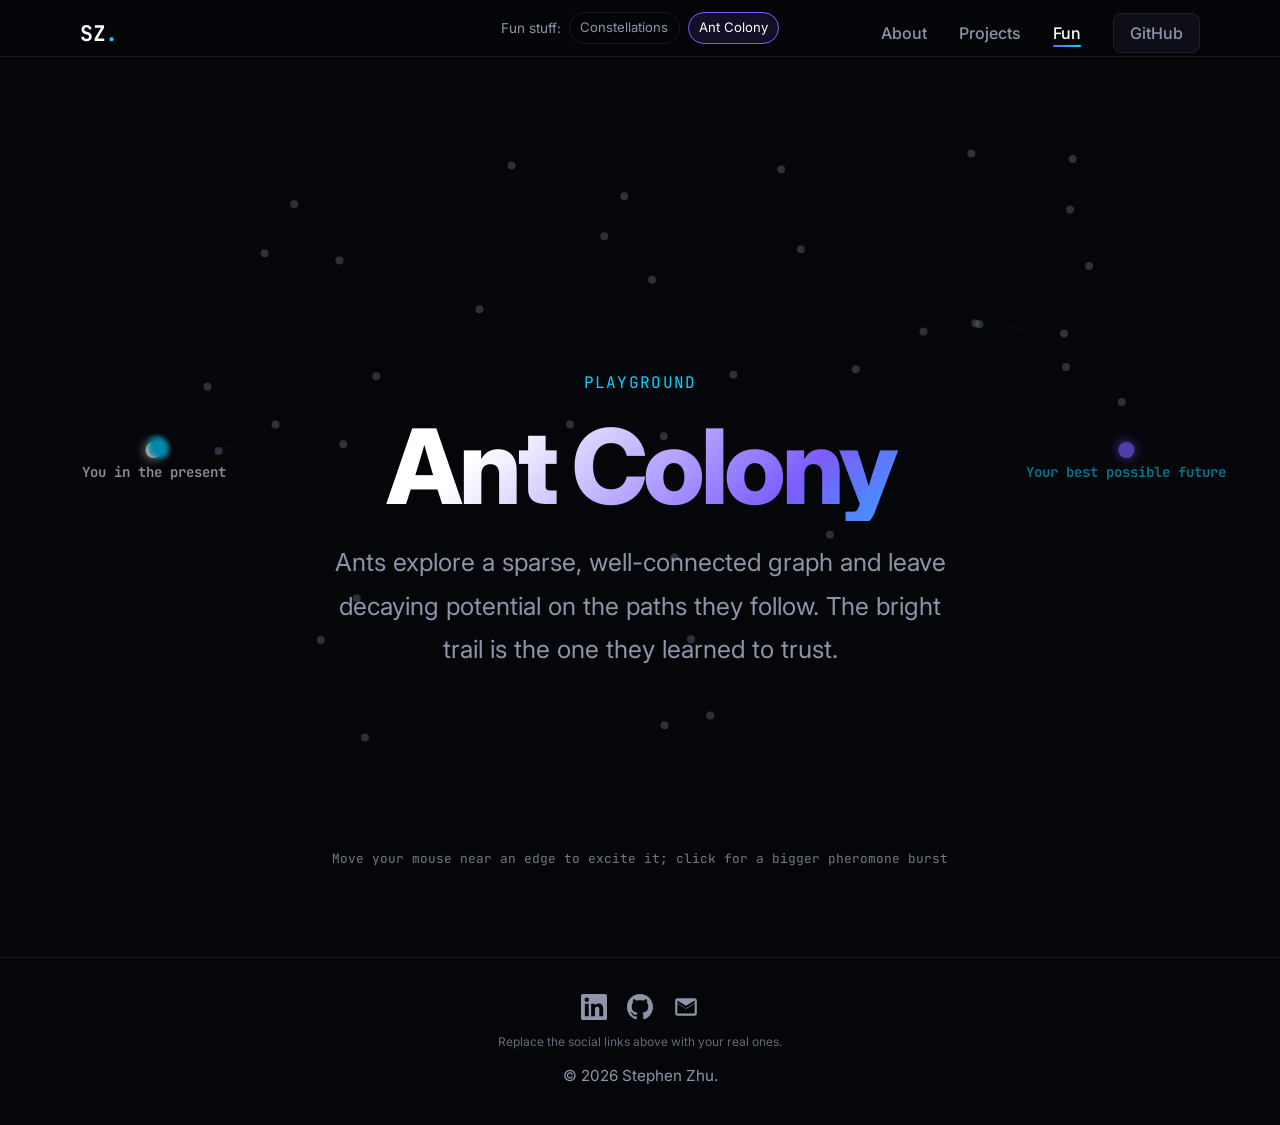
==== fun-ants.html @ 796fe693 "Finalize constellation theme, add VLA hero and fun demos" ====
<!DOCTYPE html>
<html lang="en">
<head>
  <meta charset="UTF-8" />
  <meta name="viewport" content="width=device-width, initial-scale=1.0" />
  <meta name="description" content="Ant colony on an expander graph — Stephen Zhu's playground." />
  <title>Ant Colony — Fun</title>
  <link rel="preconnect" href="https://fonts.googleapis.com" />
  <link rel="preconnect" href="https://fonts.gstatic.com" crossorigin />
  <link href="https://fonts.googleapis.com/css2?family=Inter:wght@300;400;500;600;700;800&family=JetBrains+Mono:wght@400;500&display=swap" rel="stylesheet" />
  <link rel="stylesheet" href="css/styles.css" />
  <link rel="stylesheet" href="css/theme.css" />
</head>
<body class="theme-constellations">
  <canvas id="demo-canvas" class="demo-canvas" aria-hidden="true"></canvas>

  <header class="site-header" id="top">
    <nav class="nav container">
      <a class="nav__logo" href="index.html#top">SZ</a>
      <button class="nav__toggle" aria-label="Toggle menu" aria-expanded="false">
        <span></span><span></span><span></span>
      </button>
      <ul class="nav__links">
        <li><a href="index.html#about">About</a></li>
        <li><a href="index.html#projects">Projects</a></li>
        <li><a class="is-active" href="fun.html">Fun</a></li>
        <li><a class="nav__cta" href="https://github.com/Ezimakyu" target="_blank" rel="noopener">GitHub</a></li>
      </ul>
    </nav>
  </header>

  <div class="fun-banner">
    <div class="container">
      <p>Fun stuff:
        <a href="fun-constellations.html">Constellations</a>
        <a href="fun-ants.html" class="is-active">Ant Colony</a>
      </p>
    </div>
  </div>

  <main>
    <section class="demo-section" id="demo">
      <div class="container demo-section__content">
        <p class="hero__eyebrow">Playground</p>
        <h1 class="hero__title">Ant Colony</h1>
        <p class="hero__subtitle">
          Ants explore a sparse, well-connected graph and leave decaying potential on the paths they follow.
          The bright trail is the one they learned to trust.
        </p>
      </div>
      <p class="demo-hint">Move your mouse near an edge to excite it; click for a bigger pheromone burst</p>
    </section>
  </main>

  <footer class="site-footer">
    <div class="container">
      <div class="social" aria-label="Social links">
        <a href="https://www.linkedin.com/in/yourusername" target="_blank" rel="noopener" aria-label="LinkedIn">
          <svg viewBox="0 0 24 24" aria-hidden="true"><path d="M20.447 20.452h-3.554v-5.569c0-1.328-.027-3.037-1.852-3.037-1.853 0-2.136 1.445-2.136 2.939v5.667H9.351V9h3.414v1.561h.046c.477-.9 1.637-1.85 3.37-1.85 3.598 0 4.261 2.368 4.261 5.455v6.286zM5.337 7.433a2.062 2.062 0 01-2.063-2.065 2.064 2.064 0 112.063 2.065zm1.782 13.019H3.555V9h3.564v11.452zM22.225 0H1.771C.792 0 0 .774 0 1.729v20.542C0 23.227.792 24 1.771 24h20.451C23.2 24 24 23.227 24 22.271V1.729C24 .774 23.2 0 22.222 0h.003z"/></svg>
        </a>
        <a href="https://github.com/yourusername" target="_blank" rel="noopener" aria-label="GitHub">
          <svg viewBox="0 0 24 24" aria-hidden="true"><path d="M12 0C5.374 0 0 5.373 0 12c0 5.302 3.438 9.8 8.207 11.387.599.111.793-.261.793-.577v-2.234c-3.338.726-4.033-1.416-4.033-1.416-.546-1.387-1.333-1.756-1.333-1.756-1.089-.745.083-.729.083-.729 1.205.084 1.839 1.237 1.839 1.237 1.07 1.834 2.807 1.304 3.492.997.107-.775.418-1.305.762-1.604-2.665-.305-5.467-1.334-5.467-5.931 0-1.311.469-2.381 1.236-3.221-.124-.303-.535-1.524.117-3.176 0 0 1.008-.322 3.301 1.23.957-.266 1.983-.399 3.003-.404 1.02.005 2.047.138 3.006.404 2.291-1.552 3.297-1.23 3.297-1.23.653 1.653.242 2.874.118 3.176.77.84 1.235 1.911 1.235 3.221 0 4.609-2.807 5.624-5.479 5.921.43.372.823 1.102.823 2.222v3.293c0 .319.192.694.801.576C20.565 21.795 24 17.298 24 12c0-6.627-5.373-12-12-12z"/></svg>
        </a>
        <a href="mailto:your.email@example.com" aria-label="Email">
          <svg viewBox="0 0 24 24" aria-hidden="true"><path d="M20 4H4c-1.1 0-2 .9-2 2v12c0 1.1.9 2 2 2h16c1.1 0 2-.9 2-2V6c0-1.1-.9-2-2-2zm0 4.236l-8 4.882-8-4.882V6l8 4.882L20 6v2.236zM4 18V8.7l7.672 4.68a1 1 0 001.04 0L20 8.7V18H4z"/></svg>
        </a>
      </div>
      <p class="footer__note">Replace the social links above with your real ones.</p>
      <p>&copy; <span id="year"></span> Stephen Zhu.</p>
    </div>
  </footer>

  <script src="js/main.js" type="module"></script>
  <script src="js/fun-ants.js" defer></script>
</body>
</html>
---- css/styles.css ----
/* ============================================
   Personal portfolio styles
   ============================================ */

:root {
  --bg: #08090f;
  --surface: #11131d;
  --surface-2: #191c2b;
  --surface-3: #23263a;
  --text: #f0f2ff;
  --heading: #ffffff;
  --muted: #9aa3b8;
  --border: rgba(255, 255, 255, 0.08);
  --accent: #7c5cff;
  --accent-2: #00d4ff;
  --accent-glow: rgba(124, 92, 255, 0.35);
  --success: #34d399;
  --warning: #fbbf24;
  --danger: #f87171;
  --radius-sm: 8px;
  --radius-md: 14px;
  --radius-lg: 22px;
  --shadow: 0 20px 60px rgba(0, 0, 0, 0.35);
  --transition: 0.25s cubic-bezier(0.2, 0.8, 0.2, 1);
  --max-width: 1120px;
}

* {
  box-sizing: border-box;
  margin: 0;
  padding: 0;
}

html {
  scroll-behavior: smooth;
}

body {
  font-family: 'Inter', system-ui, -apple-system, BlinkMacSystemFont, 'Segoe UI', sans-serif;
  background: var(--bg);
  color: var(--text);
  font-size: 1.05rem;
  line-height: 1.65;
  overflow-x: hidden;
  -webkit-font-smoothing: antialiased;
}

a {
  color: inherit;
  text-decoration: none;
}

img {
  max-width: 100%;
  display: block;
}

.container {
  width: min(92%, var(--max-width));
  margin: 0 auto;
}

/* ============================================
   Animated canvas background (hero only)
   ============================================ */
.hero-canvas {
  position: fixed;
  inset: 0;
  width: 100%;
  height: 100%;
  z-index: -1;
  pointer-events: none;
  opacity: 0.55;
}

/* ============================================
   Navigation
   ============================================ */
.site-header {
  position: fixed;
  top: 0;
  left: 0;
  right: 0;
  z-index: 100;
  padding: 1rem 0;
  transition: background var(--transition), backdrop-filter var(--transition), box-shadow var(--transition);
}

.site-header.is-scrolled {
  background: rgba(8, 9, 15, 0.75);
  backdrop-filter: blur(14px);
  border-bottom: 1px solid var(--border);
}

.nav {
  display: flex;
  align-items: center;
  justify-content: space-between;
}

.nav__logo {
  font-family: 'JetBrains Mono', monospace;
  font-weight: 700;
  font-size: 1.35rem;
  color: var(--heading);
  letter-spacing: -0.02em;
}

.nav__logo::after {
  content: '.';
  color: var(--accent-2);
}

.nav__links {
  display: flex;
  align-items: center;
  gap: 2rem;
  list-style: none;
}

.nav__links a {
  font-size: 1rem;
  font-weight: 500;
  color: var(--muted);
  transition: color var(--transition);
  position: relative;
}

.nav__links a::after {
  content: '';
  position: absolute;
  left: 0;
  bottom: -4px;
  width: 0;
  height: 2px;
  background: linear-gradient(90deg, var(--accent), var(--accent-2));
  transition: width var(--transition);
  border-radius: 2px;
}

.nav__links a:hover {
  color: var(--heading);
}

.nav__links a:hover::after {
  width: 100%;
}

.nav__cta {
  padding: 0.55rem 1rem;
  border: 1px solid var(--border);
  border-radius: var(--radius-sm);
  background: var(--surface);
  transition: background var(--transition), border-color var(--transition), color var(--transition);
}

.nav__cta:hover {
  background: var(--surface-2);
  border-color: var(--accent);
  color: var(--heading);
}

.nav__toggle {
  display: none;
  background: none;
  border: none;
  cursor: pointer;
  width: 28px;
  height: 20px;
  position: relative;
}

.nav__toggle span {
  display: block;
  position: absolute;
  left: 0;
  width: 100%;
  height: 2px;
  background: var(--heading);
  border-radius: 2px;
  transition: transform var(--transition), opacity var(--transition);
}

.nav__toggle span:nth-child(1) { top: 0; }
.nav__toggle span:nth-child(2) { top: 50%; transform: translateY(-50%); }
.nav__toggle span:nth-child(3) { bottom: 0; }

.nav__toggle[aria-expanded="true"] span:nth-child(1) {
  top: 50%;
  transform: translateY(-50%) rotate(45deg);
}

.nav__toggle[aria-expanded="true"] span:nth-child(2) {
  opacity: 0;
}

.nav__toggle[aria-expanded="true"] span:nth-child(3) {
  bottom: 50%;
  transform: translateY(50%) rotate(-45deg);
}

/* ============================================
   Hero
   ============================================ */
.hero {
  min-height: 100vh;
  display: flex;
  align-items: center;
  justify-content: center;
  position: relative;
  padding: 8rem 0 4rem;
  text-align: center;
}

.hero__content {
  max-width: 760px;
}

.hero__eyebrow {
  font-family: 'JetBrains Mono', monospace;
  font-size: 1rem;
  color: var(--accent-2);
  margin-bottom: 1rem;
  letter-spacing: 0.08em;
  text-transform: uppercase;
}

.hero__title {
  font-size: clamp(3rem, 9vw, 6.5rem);
  font-weight: 800;
  line-height: 1.05;
  letter-spacing: -0.04em;
  color: var(--heading);
  margin-bottom: 1.25rem;
  background: linear-gradient(135deg, var(--heading) 30%, var(--accent) 70%, var(--accent-2));
  -webkit-background-clip: text;
  -webkit-text-fill-color: transparent;
  background-clip: text;
}

.hero__subtitle {
  font-size: clamp(1.15rem, 2.4vw, 1.55rem);
  color: var(--muted);
  max-width: 640px;
  margin: 0 auto 2.25rem;
  line-height: 1.75;
}

.hero__actions {
  display: flex;
  flex-wrap: wrap;
  gap: 1rem;
  justify-content: center;
}

.btn {
  display: inline-flex;
  align-items: center;
  justify-content: center;
  gap: 0.5rem;
  padding: 0.9rem 1.7rem;
  font-size: 1rem;
  font-weight: 600;
  border-radius: var(--radius-sm);
  border: 1px solid transparent;
  transition: transform var(--transition), box-shadow var(--transition), background var(--transition), border-color var(--transition);
  cursor: pointer;
}

.btn:hover {
  transform: translateY(-2px);
}

.btn--primary {
  background: linear-gradient(135deg, var(--accent), #5b3fd9);
  color: #fff;
  box-shadow: 0 8px 28px var(--accent-glow);
}

.btn--primary:hover {
  box-shadow: 0 12px 38px var(--accent-glow);
}

.btn--ghost {
  background: var(--surface);
  color: var(--heading);
  border-color: var(--border);
}

.btn--ghost:hover {
  background: var(--surface-2);
  border-color: var(--accent);
}

.hero__scroll {
  position: absolute;
  bottom: 2.5rem;
  left: 50%;
  transform: translateX(-50%);
  width: 26px;
  height: 42px;
  border: 2px solid var(--border);
  border-radius: 14px;
  display: flex;
  justify-content: center;
  padding-top: 8px;
  transition: border-color var(--transition);
}

.hero__scroll:hover {
  border-color: var(--accent);
}

.hero__scroll span {
  width: 4px;
  height: 8px;
  background: var(--heading);
  border-radius: 2px;
  animation: scroll-bounce 1.6s ease-in-out infinite;
}

@keyframes scroll-bounce {
  0%, 100% { transform: translateY(0); opacity: 1; }
  50% { transform: translateY(8px); opacity: 0.4; }
}

/* ============================================
   Sections
   ============================================ */
.section {
  padding: 7rem 0;
}

.section__header {
  margin-bottom: 3.5rem;
}

.section__header--center {
  text-align: center;
}

.section__eyebrow {
  display: block;
  font-family: 'JetBrains Mono', monospace;
  font-size: 0.95rem;
  color: var(--accent-2);
  text-transform: uppercase;
  letter-spacing: 0.1em;
  margin-bottom: 0.75rem;
}

.section__title {
  font-size: clamp(2.4rem, 5.5vw, 3.6rem);
  font-weight: 700;
  color: var(--heading);
  letter-spacing: -0.03em;
  line-height: 1.15;
}

.section__subtitle {
  color: var(--muted);
  max-width: 560px;
  margin: 1rem auto 0;
}

/* ============================================
   About
   ============================================ */
.about__grid {
  display: grid;
  grid-template-columns: 1.4fr 0.6fr;
  gap: 3rem;
  align-items: start;
}

.about__text p {
  color: var(--muted);
  font-size: 1.2rem;
  margin-bottom: 1.35rem;
  line-height: 1.8;
}

.about__text strong {
  color: var(--heading);
  font-weight: 600;
}

.about__tags {
  display: flex;
  flex-wrap: wrap;
  gap: 0.6rem;
  margin-top: 1.75rem;
}

.tag {
  display: inline-flex;
  align-items: center;
  padding: 0.35rem 0.8rem;
  font-size: 0.82rem;
  font-weight: 500;
  border-radius: 999px;
  border: 1px solid var(--border);
  color: var(--muted);
  background: var(--surface);
}

.tag--skill {
  color: var(--accent-2);
  border-color: rgba(0, 212, 255, 0.25);
  background: rgba(0, 212, 255, 0.07);
}

.about__card {
  background: var(--surface);
  border: 1px solid var(--border);
  border-radius: var(--radius-md);
  padding: 1.75rem;
  position: sticky;
  top: 6rem;
}

.about__card h3 {
  font-size: 1.15rem;
  color: var(--heading);
  margin-bottom: 1rem;
}

.about__list {
  list-style: none;
  color: var(--muted);
  font-size: 1.05rem;
  line-height: 1.95;
}

.about__list a {
  color: var(--accent-2);
  border-bottom: 1px solid transparent;
  transition: border-color var(--transition);
}

.about__list a:hover {
  border-color: var(--accent-2);
}

/* ============================================
   Projects
   ============================================ */
.projects__controls {
  display: flex;
  flex-wrap: wrap;
  align-items: center;
  justify-content: space-between;
  gap: 1rem;
  margin-bottom: 2.5rem;
}

.filter {
  display: inline-flex;
  flex-wrap: wrap;
  gap: 0.5rem;
  background: var(--surface);
  border: 1px solid var(--border);
  border-radius: var(--radius-sm);
  padding: 0.4rem;
}

.filter__btn {
  padding: 0.5rem 1rem;
  font-size: 0.95rem;
  font-weight: 500;
  color: var(--muted);
  background: transparent;
  border: none;
  border-radius: 6px;
  cursor: pointer;
  transition: color var(--transition), background var(--transition);
}

.filter__btn:hover {
  color: var(--heading);
}

.filter__btn.is-active {
  background: var(--surface-2);
  color: var(--heading);
}

.projects__note {
  font-size: 1rem;
  color: var(--muted);
}

.projects__grid {
  display: grid;
  grid-template-columns: repeat(3, 1fr);
  gap: 1.75rem;
}

/* Card base */
.project-card {
  display: flex;
  flex-direction: column;
  background: var(--surface);
  border: 1px solid var(--border);
  border-radius: var(--radius-md);
  overflow: hidden;
  transition: transform var(--transition), box-shadow var(--transition), border-color var(--transition);
  text-decoration: none;
  color: inherit;
}

.project-card:hover {
  transform: translateY(-6px) scale(1.01);
  border-color: rgba(124, 92, 255, 0.35);
  box-shadow: 0 24px 50px rgba(0, 0, 0, 0.35), 0 0 0 1px rgba(124, 92, 255, 0.1) inset;
}

.project-card__media {
  aspect-ratio: 16 / 10;
  background: linear-gradient(135deg, var(--surface-2), var(--surface-3));
  display: flex;
  align-items: center;
  justify-content: center;
  position: relative;
  overflow: hidden;
}

.project-card__media img,
.project-card__media video {
  width: 100%;
  height: 100%;
  object-fit: cover;
  transition: transform var(--transition);
}

.project-card:hover .project-card__media img,
.project-card:hover .project-card__media video {
  transform: scale(1.04);
}

.project-card__placeholder {
  color: var(--muted);
  font-size: 0.95rem;
  text-align: center;
  padding: 1rem;
}

.project-card__body {
  padding: 1.25rem 1.35rem 1.5rem;
  display: flex;
  flex-direction: column;
  flex: 1;
}

.project-card__top {
  display: flex;
  align-items: center;
  justify-content: space-between;
  margin-bottom: 0.75rem;
}

.project-card__status {
  font-size: 0.78rem;
  font-weight: 600;
  text-transform: uppercase;
  letter-spacing: 0.06em;
  padding: 0.3rem 0.65rem;
  border-radius: 999px;
}

.status--Completed { background: rgba(52, 211, 153, 0.12); color: var(--success); border: 1px solid rgba(52, 211, 153, 0.25); }
.status--In\ progress { background: rgba(251, 191, 36, 0.12); color: var(--warning); border: 1px solid rgba(251, 191, 36, 0.25); }
.status--Incomplete { background: rgba(248, 113, 113, 0.12); color: var(--danger); border: 1px solid rgba(248, 113, 113, 0.25); }

.project-card__year {
  font-family: 'JetBrains Mono', monospace;
  font-size: 0.85rem;
  color: var(--muted);
}

.project-card__title {
  font-size: 1.3rem;
  font-weight: 700;
  color: var(--heading);
  margin-bottom: 0.6rem;
  letter-spacing: -0.02em;
}

.project-card__summary {
  font-size: 1rem;
  color: var(--muted);
  line-height: 1.65;
  flex: 1;
}

.project-card__tags {
  display: flex;
  flex-wrap: wrap;
  gap: 0.4rem;
  margin-top: 1rem;
}

.project-card__tags .tag {
  font-size: 0.8rem;
}

/* ============================================
   Project detail page
   ============================================ */
.page-project .site-header {
  background: rgba(8, 9, 15, 0.85);
  backdrop-filter: blur(14px);
  border-bottom: 1px solid var(--border);
}

.project-detail {
  padding: 10rem 0 6rem;
}

.project-detail__back {
  display: inline-flex;
  align-items: center;
  color: var(--muted);
  font-size: 0.9rem;
  margin-bottom: 2rem;
  transition: color var(--transition);
}

.project-detail__back:hover {
  color: var(--heading);
}

.project-detail__header {
  margin-bottom: 2.5rem;
}

.project-detail__meta {
  display: flex;
  align-items: center;
  gap: 1rem;
  margin-bottom: 1rem;
}

.project-detail__status {
  font-size: 0.75rem;
  font-weight: 700;
  text-transform: uppercase;
  letter-spacing: 0.06em;
  padding: 0.3rem 0.7rem;
  border-radius: 999px;
}

.project-detail__year {
  font-family: 'JetBrains Mono', monospace;
  color: var(--muted);
  font-size: 0.9rem;
}

.project-detail__title {
  font-size: clamp(2.2rem, 5vw, 3.5rem);
  font-weight: 800;
  color: var(--heading);
  letter-spacing: -0.03em;
  line-height: 1.1;
  margin-bottom: 1rem;
}

.project-detail__tagline {
  font-size: clamp(1.25rem, 2.5vw, 1.55rem);
  color: var(--muted);
  max-width: 720px;
  line-height: 1.65;
}

.project-detail__media {
  width: 100%;
  aspect-ratio: 16 / 9;
  border-radius: var(--radius-lg);
  overflow: hidden;
  background: linear-gradient(135deg, var(--surface-2), var(--surface-3));
  border: 1px solid var(--border);
  margin-bottom: 3rem;
  display: flex;
  align-items: center;
  justify-content: center;
}

.project-detail__media img,
.project-detail__media video {
  width: 100%;
  height: 100%;
  object-fit: cover;
}

.project-detail__placeholder {
  color: var(--muted);
  font-size: 1rem;
  text-align: center;
  padding: 2rem;
}

.project-detail__body {
  max-width: 800px;
}

.project-detail__section {
  margin-bottom: 2.5rem;
}

.project-detail__section h2 {
  font-size: 1.55rem;
  color: var(--heading);
  margin-bottom: 1.15rem;
  font-weight: 700;
}

.project-detail__section p {
  color: var(--muted);
  font-size: 1.1rem;
  margin-bottom: 1.1rem;
  line-height: 1.8;
}

.project-detail__tech {
  display: flex;
  flex-wrap: wrap;
  gap: 0.6rem;
  list-style: none;
}

.project-detail__tech li {
  font-family: 'JetBrains Mono', monospace;
  font-size: 0.92rem;
  padding: 0.4rem 0.85rem;
  background: var(--surface);
  border: 1px solid var(--border);
  border-radius: 6px;
  color: var(--text);
}

.project-detail__actions {
  display: flex;
  flex-wrap: wrap;
  gap: 1rem;
  margin-top: 3rem;
  padding-top: 2rem;
  border-top: 1px solid var(--border);
}

/* ============================================
   Footer
   ============================================ */
.site-footer {
  border-top: 1px solid var(--border);
  padding: 2.25rem 0;
  text-align: center;
  color: var(--muted);
  font-size: 0.95rem;
}

.footer__note {
  font-size: 0.75rem;
  opacity: 0.7;
  margin-bottom: 0.75rem;
}

.social {
  display: inline-flex;
  align-items: center;
  justify-content: center;
  gap: 1.25rem;
  margin-bottom: 0.75rem;
}

.social a {
  display: inline-flex;
  color: var(--muted);
  transition: color var(--transition), transform var(--transition);
}

.social a:hover {
  color: var(--heading);
  transform: translateY(-2px);
}

.social svg {
  width: 26px;
  height: 26px;
  fill: currentColor;
}

/* ============================================
   Utilities & animations
   ============================================ */
.reveal {
  opacity: 0;
  transform: translateY(24px);
  transition: opacity 0.7s ease, transform 0.7s cubic-bezier(0.2, 0.8, 0.2, 1);
}

.reveal.is-visible {
  opacity: 1;
  transform: translateY(0);
}

/* Status helper classes for injected content */
.status--completed { background: rgba(52, 211, 153, 0.12); color: var(--success); border: 1px solid rgba(52, 211, 153, 0.25); }
.status--in-progress { background: rgba(251, 191, 36, 0.12); color: var(--warning); border: 1px solid rgba(251, 191, 36, 0.25); }
.status--incomplete { background: rgba(248, 113, 113, 0.12); color: var(--danger); border: 1px solid rgba(248, 113, 113, 0.25); }

/* ============================================
   Responsive
   ============================================ */
@media (max-width: 900px) {
  .projects__grid {
    grid-template-columns: repeat(2, 1fr);
  }
  .about__grid {
    grid-template-columns: 1fr;
  }
  .about__card {
    position: static;
  }
}

@media (max-width: 640px) {
  .nav__toggle {
    display: block;
  }
  .nav__links {
    position: fixed;
    top: 0;
    right: 0;
    height: 100vh;
    width: min(70%, 260px);
    flex-direction: column;
    align-items: flex-start;
    justify-content: flex-start;
    gap: 0;
    padding: 5rem 1.5rem 2rem;
    background: rgba(8, 9, 15, 0.96);
    backdrop-filter: blur(16px);
    border-left: 1px solid var(--border);
    transform: translateX(100%);
    transition: transform var(--transition);
  }
  .nav__links.is-open {
    transform: translateX(0);
  }
  .nav__links li {
    width: 100%;
    border-bottom: 1px solid var(--border);
  }
  .nav__links a {
    display: block;
    padding: 1rem 0;
    font-size: 1rem;
  }
  .nav__links a::after {
    display: none;
  }
  .projects__grid {
    grid-template-columns: 1fr;
  }
  .hero {
    padding: 7rem 0 3rem;
  }
  .projects__controls {
    flex-direction: column;
    align-items: flex-start;
  }
}
---- css/theme.css ----
/* =====================================================
   Constellation theme + fun-page extras
   ===================================================== */

/* ---------- Theme color palette ---------- */
.theme-constellations {
  --bg: #05060a;
  --surface: #0d0e18;
  --surface-2: #151725;
  --accent: #7c5cff;
  --accent-2: #00d4ff;
  --muted: #9094a8;
}

/* ---------- Full-page canvas background ---------- */
.theme-canvas,
.hero-canvas {
  position: fixed;
  inset: 0;
  width: 100%;
  height: 100%;
  z-index: -1;
  pointer-events: none;
  opacity: 0.55;
}

/* ---------- Hero entrance animation ---------- */
.hero__content > * {
  opacity: 0;
  transform: translateY(18px);
  animation: hero-in 0.9s cubic-bezier(0.2, 0.8, 0.2, 1) forwards;
}

.hero__eyebrow  { animation-delay: 0.1s; }
.hero__title    { animation-delay: 0.25s; }
.hero__subtitle { animation-delay: 0.4s; }
.hero__actions  { animation-delay: 0.55s; }

@keyframes hero-in {
  to {
    opacity: 1;
    transform: translateY(0);
  }
}

/* ---------- Constellation theme ---------- */
.theme-constellations .hero {
  background: radial-gradient(circle at 50% 40%, rgba(124, 92, 255, 0.08), transparent 55%),
              radial-gradient(circle at 80% 20%, rgba(0, 212, 255, 0.06), transparent 45%);
}

/* ---------- Active nav link ---------- */
.nav__links a.is-active {
  color: var(--heading);
}

.nav__links a.is-active::after {
  width: 100%;
}

/* ---------- Fun page navigation banner ---------- */
.fun-banner {
  padding: 0.75rem 0;
  text-align: center;
  font-size: 0.85rem;
  color: var(--muted);
  border-bottom: 1px solid var(--border);
  background: rgba(0, 0, 0, 0.15);
  position: relative;
  z-index: 10;
}

.fun-banner p {
  display: flex;
  flex-wrap: wrap;
  align-items: center;
  justify-content: center;
  gap: 0.5rem;
  margin: 0;
}

.fun-banner a {
  display: inline-flex;
  padding: 0.25rem 0.65rem;
  border-radius: 999px;
  border: 1px solid var(--border);
  color: var(--muted);
  font-size: 0.82rem;
  transition: color var(--transition), background var(--transition), border-color var(--transition);
}

.fun-banner a:hover,
.fun-banner a.is-active {
  color: var(--heading);
  background: var(--surface);
  border-color: var(--accent);
}

.fun-banner a.is-active {
  background: rgba(124, 92, 255, 0.12);
}

/* ---------- Fun hub cards ---------- */
.fun-hub {
  padding: 8rem 0 5rem;
  min-height: 70vh;
}

.fun-hub__title {
  text-align: center;
  margin-bottom: 3rem;
}

.fun-hub__grid {
  display: grid;
  grid-template-columns: repeat(auto-fit, minmax(280px, 1fr));
  gap: 1.75rem;
}

.fun-card {
  display: flex;
  flex-direction: column;
  background: var(--surface);
  border: 1px solid var(--border);
  border-radius: var(--radius-md);
  padding: 1.75rem;
  transition: transform var(--transition), border-color var(--transition), box-shadow var(--transition);
  color: inherit;
  text-decoration: none;
}

.fun-card:hover {
  transform: translateY(-5px);
  border-color: rgba(124, 92, 255, 0.35);
  box-shadow: 0 20px 50px rgba(0, 0, 0, 0.3);
}

.fun-card h3 {
  font-size: 1.3rem;
  color: var(--heading);
  margin-bottom: 0.5rem;
}

.fun-card p {
  color: var(--muted);
  font-size: 1rem;
  line-height: 1.6;
  flex: 1;
}

.fun-card__cta {
  margin-top: 1.25rem;
  font-weight: 600;
  color: var(--accent-2);
  font-size: 0.95rem;
}

/* ---------- Demo page ---------- */
.demo-canvas {
  position: fixed;
  inset: 0;
  width: 100%;
  height: 100%;
  z-index: -1;
  pointer-events: none;
  opacity: 0.65;
}

.demo-section {
  min-height: 100vh;
  display: flex;
  align-items: center;
  justify-content: center;
  padding: 8rem 0 4rem;
  position: relative;
}

.demo-section__content {
  text-align: center;
  max-width: 760px;
}

.demo-hint {
  position: absolute;
  bottom: 5.5rem;
  left: 50%;
  transform: translateX(-50%);
  font-family: 'JetBrains Mono', monospace;
  font-size: 0.8rem;
  color: var(--muted);
  opacity: 0.8;
  pointer-events: none;
  text-align: center;
  max-width: 80%;
}

/* ---------- Social links in footer ---------- */
.site-footer .social {
  margin-bottom: 0.75rem;
}

/* ---------- Hero VLA canvas labels ---------- */
.vla-canvas {
  opacity: 0.45;
}
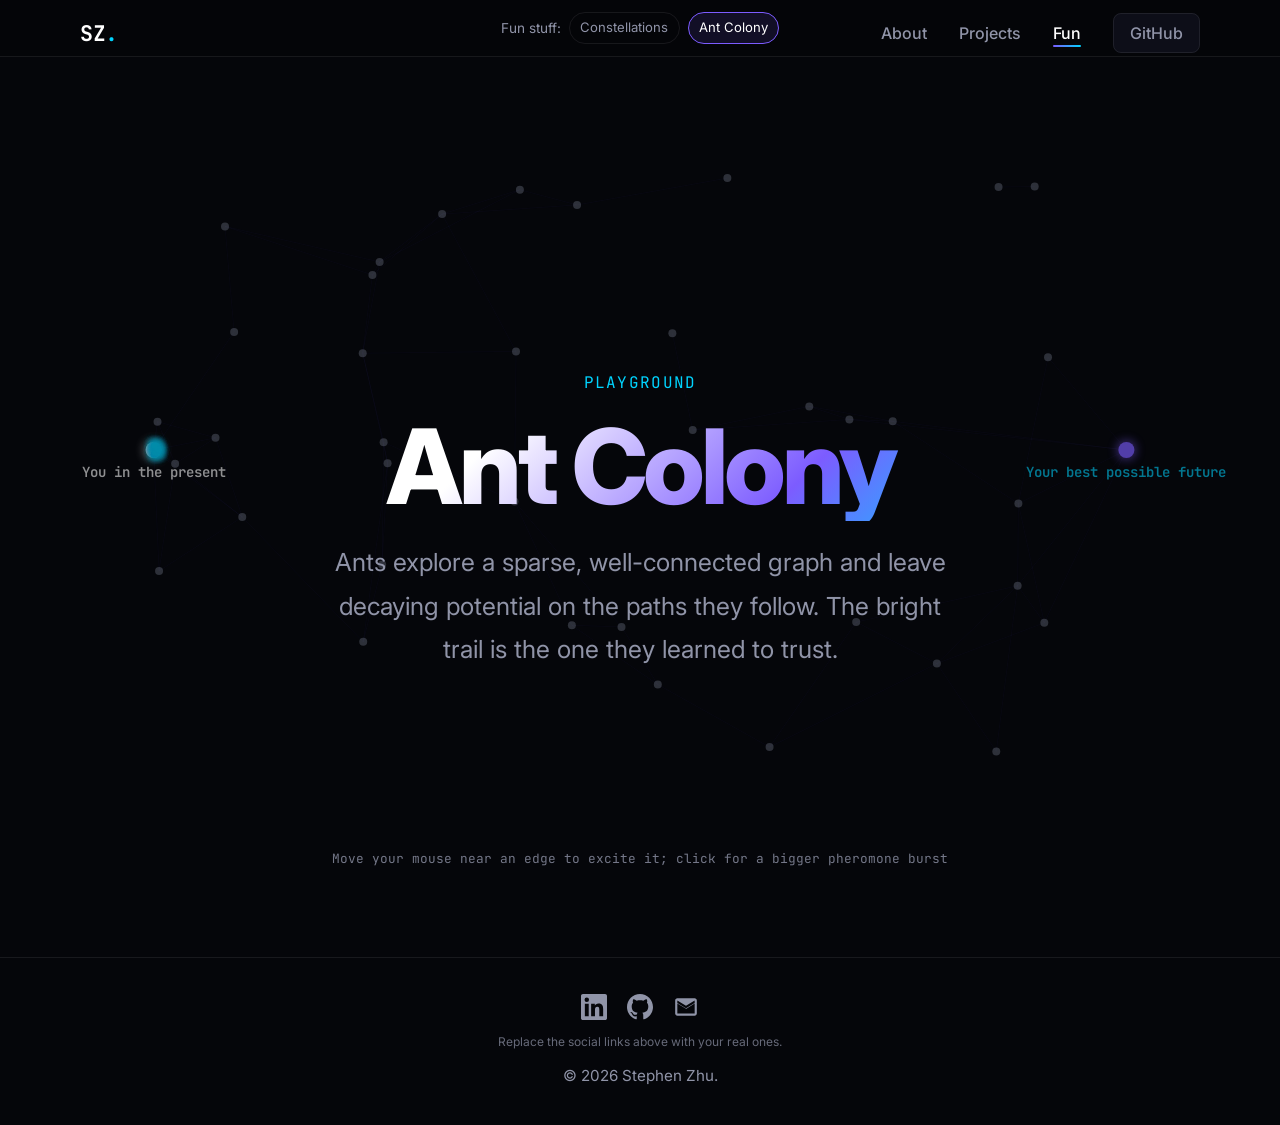
==== commit 96bbd4b6: "Remove reveal dependency, make content visible by default, use plain scripts" ====
--- a/fun-ants.html
+++ b/fun-ants.html
@@ -70,7 +70,7 @@
     </div>
   </footer>
 
-  <script src="js/main.js" type="module"></script>
+  <script src="js/main.js"></script>
   <script src="js/fun-ants.js" defer></script>
 </body>
 </html>
--- a/css/styles.css
+++ b/css/styles.css
@@ -571,6 +571,7 @@
 .status--Completed { background: rgba(52, 211, 153, 0.12); color: var(--success); border: 1px solid rgba(52, 211, 153, 0.25); }
 .status--In\ progress { background: rgba(251, 191, 36, 0.12); color: var(--warning); border: 1px solid rgba(251, 191, 36, 0.25); }
 .status--Incomplete { background: rgba(248, 113, 113, 0.12); color: var(--danger); border: 1px solid rgba(248, 113, 113, 0.25); }
+.status--Demo { background: rgba(124, 92, 255, 0.12); color: var(--accent); border: 1px solid rgba(124, 92, 255, 0.25); }
 
 .project-card__year {
   font-family: 'JetBrains Mono', monospace;
@@ -792,16 +793,6 @@
 /* ============================================
    Utilities & animations
    ============================================ */
-.reveal {
-  opacity: 0;
-  transform: translateY(24px);
-  transition: opacity 0.7s ease, transform 0.7s cubic-bezier(0.2, 0.8, 0.2, 1);
-}
-
-.reveal.is-visible {
-  opacity: 1;
-  transform: translateY(0);
-}
 
 /* Status helper classes for injected content */
 .status--completed { background: rgba(52, 211, 153, 0.12); color: var(--success); border: 1px solid rgba(52, 211, 153, 0.25); }
--- a/css/theme.css
+++ b/css/theme.css
@@ -108,51 +108,21 @@
 
 .fun-hub__title {
   text-align: center;
-  margin-bottom: 3rem;
+  margin: 0 auto 3rem;
+}
+
+.fun-hub__title .section__subtitle {
+  color: var(--muted);
+  font-size: clamp(1.05rem, 2.2vw, 1.25rem);
+  line-height: 1.7;
+  max-width: 560px;
+  margin: 0.75rem auto 0;
 }
 
 .fun-hub__grid {
   display: grid;
   grid-template-columns: repeat(auto-fit, minmax(280px, 1fr));
   gap: 1.75rem;
-}
-
-.fun-card {
-  display: flex;
-  flex-direction: column;
-  background: var(--surface);
-  border: 1px solid var(--border);
-  border-radius: var(--radius-md);
-  padding: 1.75rem;
-  transition: transform var(--transition), border-color var(--transition), box-shadow var(--transition);
-  color: inherit;
-  text-decoration: none;
-}
-
-.fun-card:hover {
-  transform: translateY(-5px);
-  border-color: rgba(124, 92, 255, 0.35);
-  box-shadow: 0 20px 50px rgba(0, 0, 0, 0.3);
-}
-
-.fun-card h3 {
-  font-size: 1.3rem;
-  color: var(--heading);
-  margin-bottom: 0.5rem;
-}
-
-.fun-card p {
-  color: var(--muted);
-  font-size: 1rem;
-  line-height: 1.6;
-  flex: 1;
-}
-
-.fun-card__cta {
-  margin-top: 1.25rem;
-  font-weight: 600;
-  color: var(--accent-2);
-  font-size: 0.95rem;
 }
 
 /* ---------- Demo page ---------- */
@@ -199,7 +169,4 @@
   margin-bottom: 0.75rem;
 }
 
-/* ---------- Hero VLA canvas labels ---------- */
-.vla-canvas {
-  opacity: 0.45;
-}
+
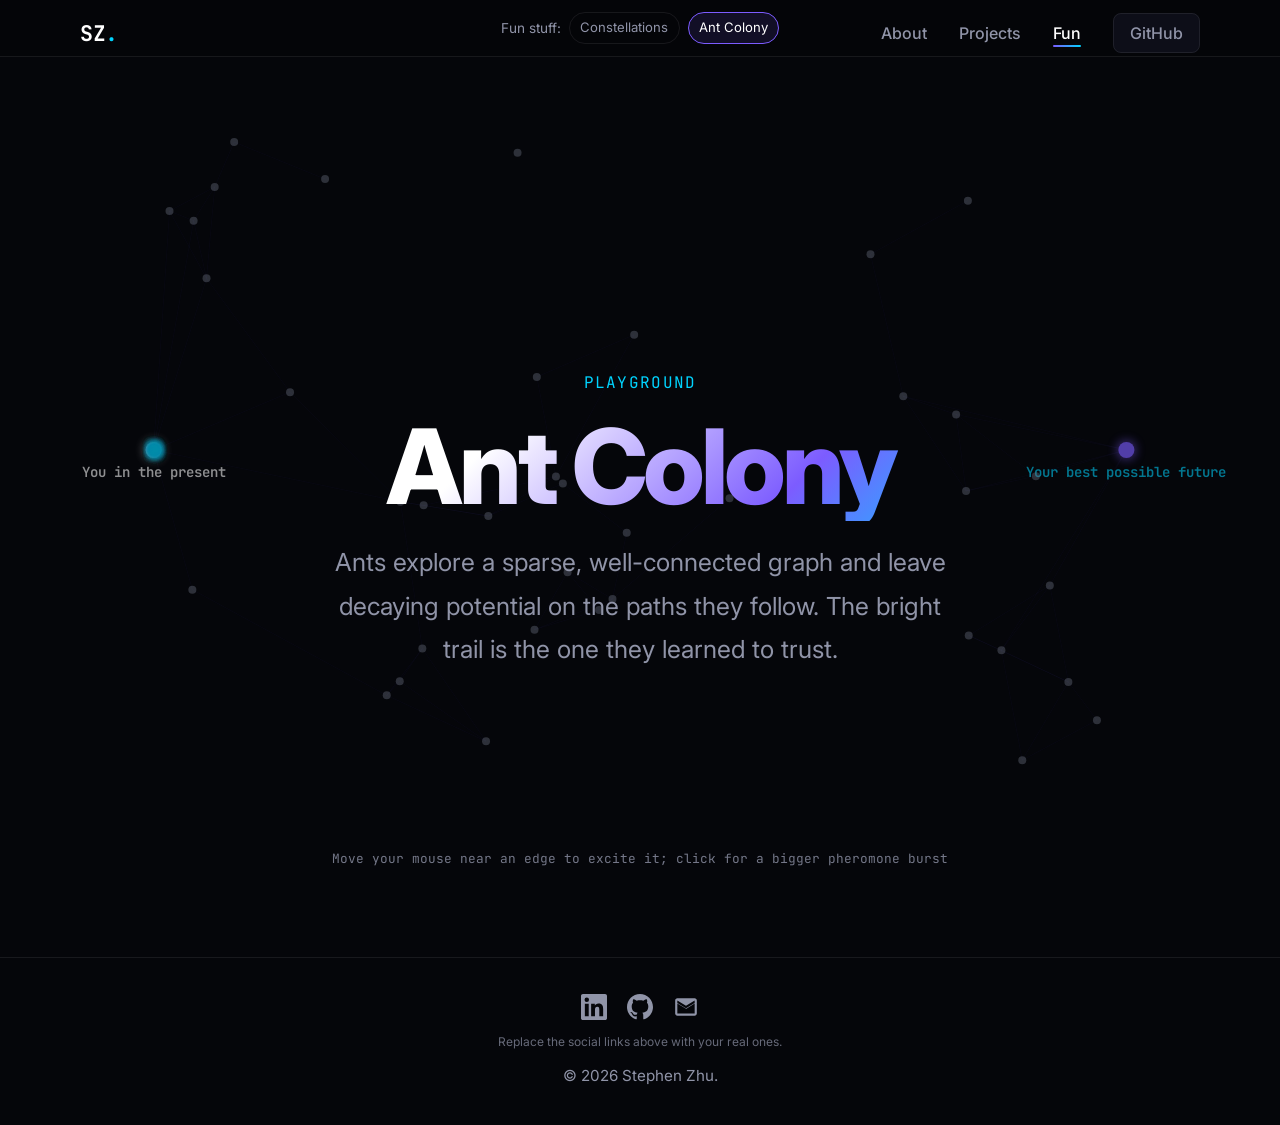
==== commit cea60d3b: "Add projects-data.js fallback for file:// CORS, improve fetch error messages" ====
--- a/fun-ants.html
+++ b/fun-ants.html
@@ -70,6 +70,7 @@
     </div>
   </footer>
 
+  <script src="js/projects-data.js"></script>
   <script src="js/main.js"></script>
   <script src="js/fun-ants.js" defer></script>
 </body>
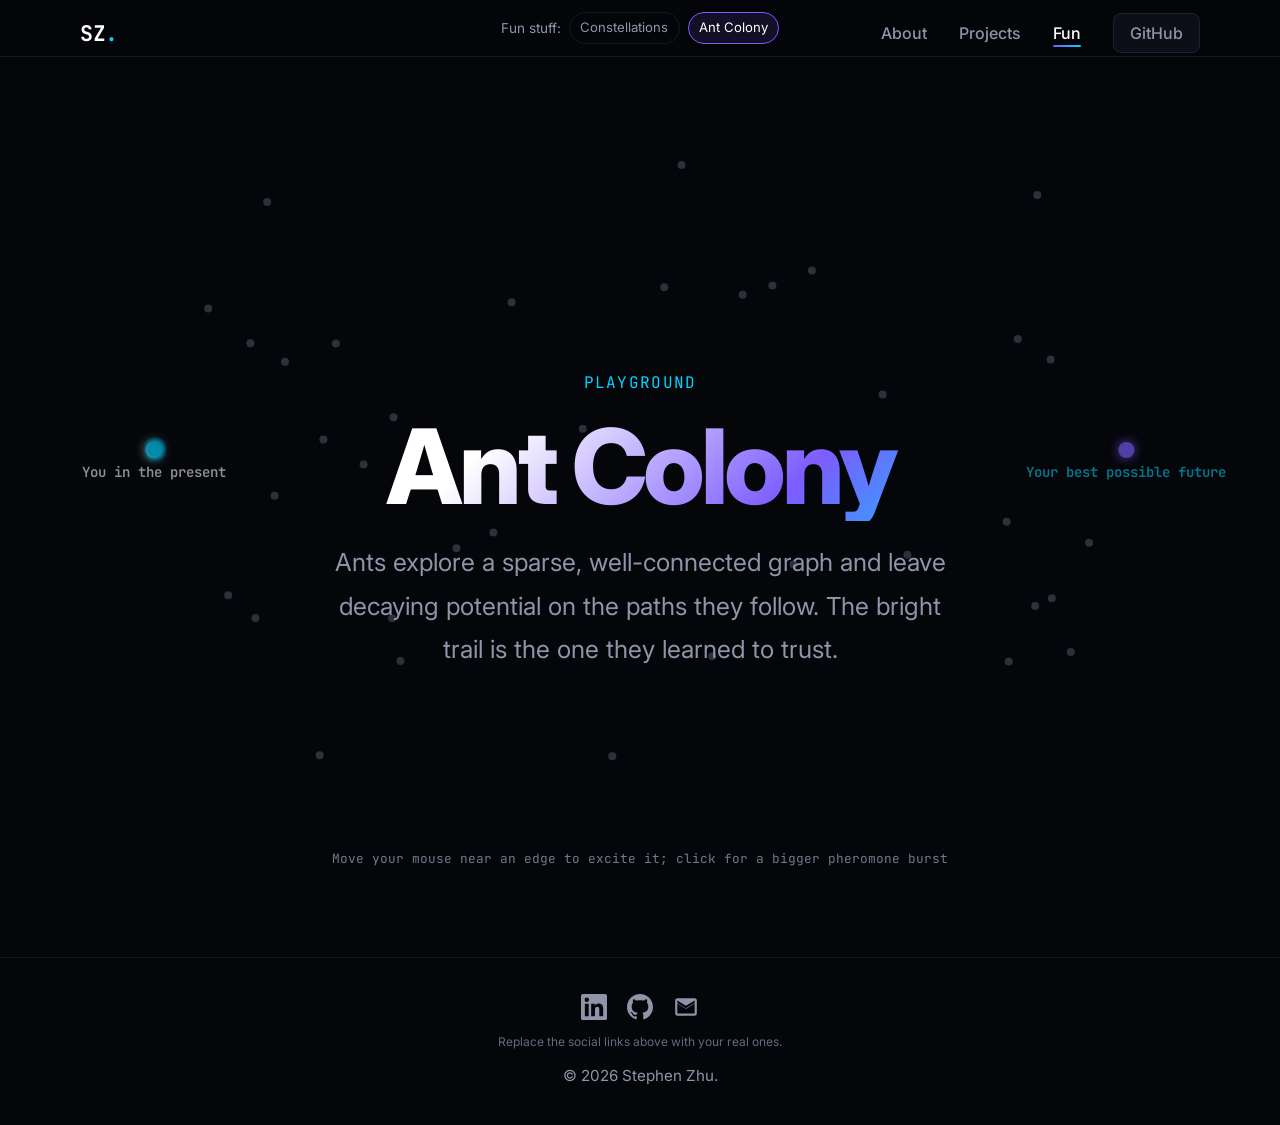
==== commit a7965cd9: "Add cache-busting query strings to CSS/JS assets" ====
--- a/fun-ants.html
+++ b/fun-ants.html
@@ -8,8 +8,8 @@
   <link rel="preconnect" href="https://fonts.googleapis.com" />
   <link rel="preconnect" href="https://fonts.gstatic.com" crossorigin />
   <link href="https://fonts.googleapis.com/css2?family=Inter:wght@300;400;500;600;700;800&family=JetBrains+Mono:wght@400;500&display=swap" rel="stylesheet" />
-  <link rel="stylesheet" href="css/styles.css" />
-  <link rel="stylesheet" href="css/theme.css" />
+  <link rel="stylesheet" href="css/styles.css?v=2" />
+  <link rel="stylesheet" href="css/theme.css?v=2" />
 </head>
 <body class="theme-constellations">
   <canvas id="demo-canvas" class="demo-canvas" aria-hidden="true"></canvas>
@@ -70,8 +70,8 @@
     </div>
   </footer>
 
-  <script src="js/projects-data.js"></script>
-  <script src="js/main.js"></script>
-  <script src="js/fun-ants.js" defer></script>
+  <script src="js/projects-data.js?v=2"></script>
+  <script src="js/main.js?v=2"></script>
+  <script src="js/fun-ants.js?v=2" defer></script>
 </body>
 </html>
